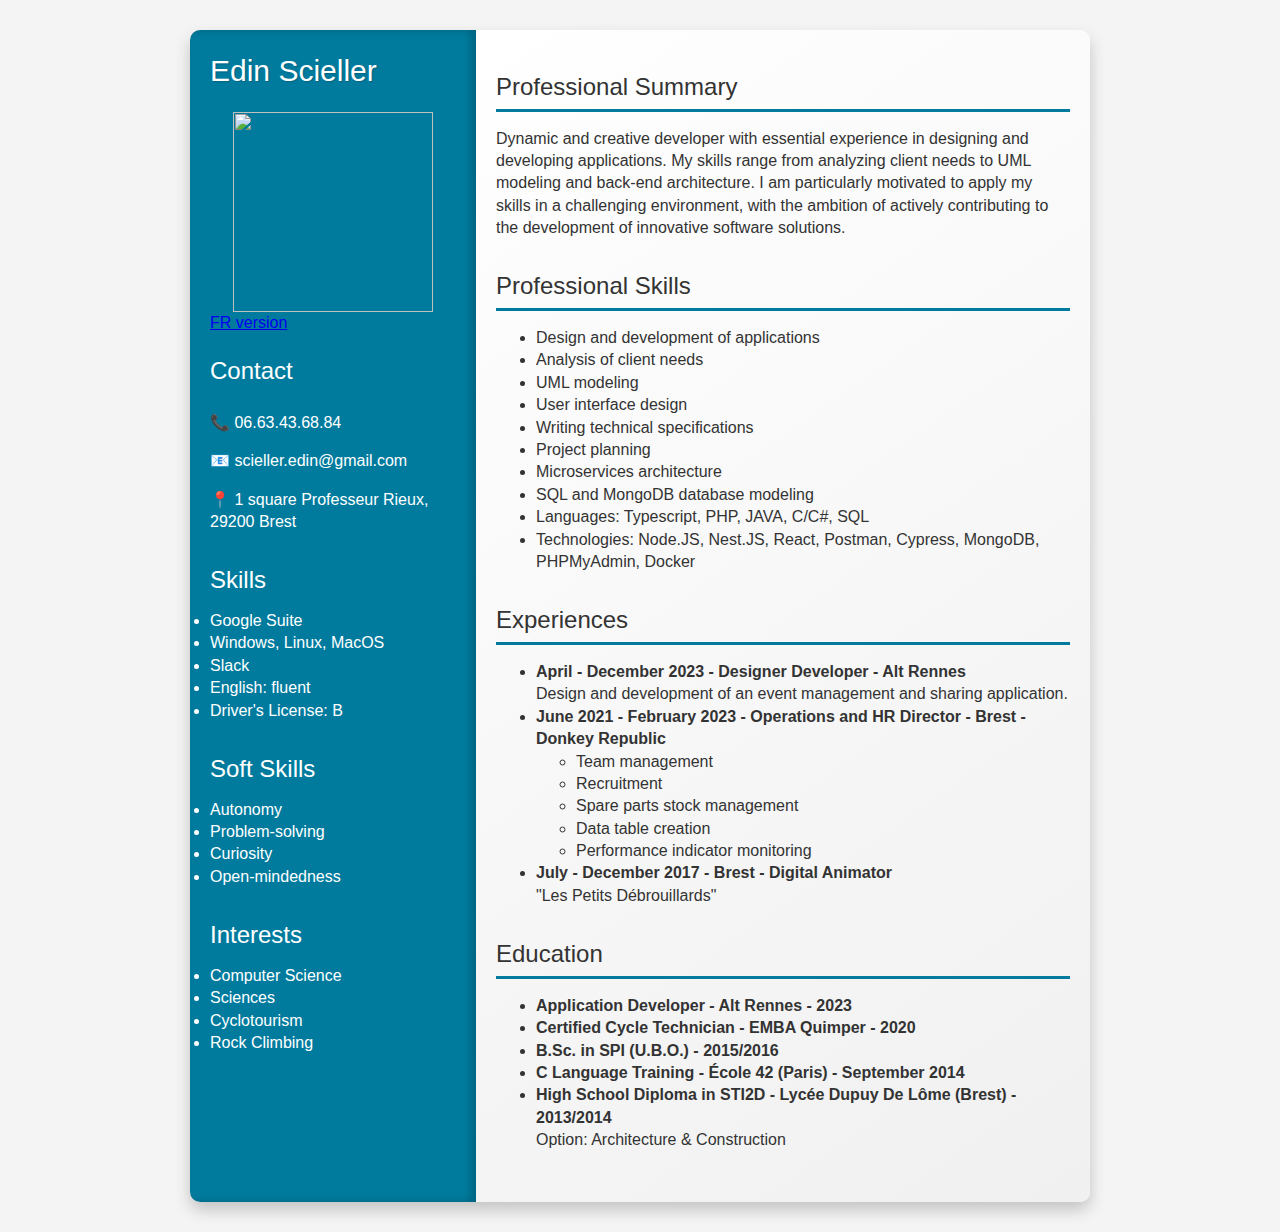
==== index_en.html @ 2a62231b "i8n" ====
<!DOCTYPE html>
<html>

<head>
    <title>Edin Scieller - CV</title>
    <link rel="stylesheet" href="style/index.css">
</head>

<body>
    <div class="container">
        <div class="sidebar">
            <h1>Edin Scieller</h1>
            <img class="pfp" src="./profile-pic_lighter.png" />
            <a href="index.html">FR version</a>
            <div class="section contact-info">
                <h2>Contact</h2>
                <p>📞 06.63.43.68.84</p>
                <p>📧 scieller.edin@gmail.com</p>
                <p>📍 1 square Professeur Rieux, 29200 Brest</p>
            </div>
            <div class="section skills">
                <h2>Skills</h2>
                <li>Google Suite</li>
                <li>Windows, Linux, MacOS</li>
                <li>Slack</li>
                <li>English: fluent</li>
                <li>Driver's License: B</li>
            </div>
            <div class="section softSkills">
                <h2>Soft Skills</h2>
                <li>Autonomy</li>
                <li>Problem-solving</li>
                <li>Curiosity</li>
                <li>Open-mindedness</li>
            </div>
            <div class="section interests">
                <h2>Interests</h2>
                <li>Computer Science</li>
                <li>Sciences</li>
                <li>Cyclotourism</li>
                <li>Rock Climbing</li>
            </div>
        </div>

        <div class="main-content">
            <div class="section professional-summary">
                <h2>Professional Summary</h2>
                <p>Dynamic and creative developer with essential experience in designing and developing applications. My
                    skills range from analyzing client needs to UML modeling and back-end architecture. I am
                    particularly motivated to apply my skills in a challenging environment, with the ambition of
                    actively contributing to the development of innovative software solutions.</p>
            </div>
            <div class="section WorkSkills">
                <h2>Professional Skills</h2>
                <ul>
                    <li>Design and development of applications</li>
                    <li>Analysis of client needs</li>
                    <li>UML modeling</li>
                    <li>User interface design</li>
                    <li>Writing technical specifications</li>
                    <li>Project planning</li>
                    <li>Microservices architecture</li>
                    <li>SQL and MongoDB database modeling</li>
                    <li>Languages: Typescript, PHP, JAVA, C/C#, SQL</li>
                    <li>Technologies: Node.JS, Nest.JS, React, Postman, Cypress, MongoDB, PHPMyAdmin, Docker</li>
                </ul>
            </div>
            <div class="section experience">
                <h2>Experiences</h2>
                <ul>
                    <li><strong>April - December 2023 - Designer Developer - Alt Rennes</strong><br>
                        Design and development of an event management and sharing application.</li>
                    <li><strong>June 2021 - February 2023 - Operations and HR Director - Brest - Donkey
                            Republic</strong><br>
                        <ul>
                            <li>Team management</li>
                            <li>Recruitment</li>
                            <li>Spare parts stock management</li>
                            <li>Data table creation</li>
                            <li>Performance indicator monitoring</li>
                        </ul>
                    </li>
                    <li><strong>July - December 2017 - Brest - Digital Animator</strong><br>
                        "Les Petits Débrouillards"</li>
                </ul>
            </div>
            <div class="section education">
                <h2>Education</h2>
                <ul>
                    <li><strong>Application Developer - Alt Rennes - 2023</strong></li>
                    <li><strong>Certified Cycle Technician - EMBA Quimper - 2020</strong></li>
                    <li><strong>B.Sc. in SPI (U.B.O.) - 2015/2016</strong></li>
                    <li><strong>C Language Training - École 42 (Paris) - September 2014</strong></li>
                    <li><strong>High School Diploma in STI2D - Lycée Dupuy De Lôme (Brest) - 2013/2014</strong><br>
                        Option: Architecture & Construction</li>
                </ul>
            </div>
        </div>
    </div>
</body>

</html>
---- style/index.css ----
body {
    font-family: 'Arial', sans-serif;
    color: #333333;
    background-color: #f4f4f4;
    margin: 0;
    padding: 0;
    line-height: 1.4;
}

.container {
    display: flex;
    max-width: 900px;
    margin: 30px auto;
    background-color: #ffffff;
    box-shadow: 0 8px 16px rgba(0, 0, 0, 0.2);
    border-radius: 10px;
    overflow: hidden;
    transition: box-shadow 0.3s ease-in-out;
}

.container:hover {
    box-shadow: 0 12px 24px rgba(0, 0, 0, 0.3);
}

.sidebar {
    width: 30%;
    background: #007B9E;
    /* Darker blue gradient */
    color: white;
    padding: 20px;
    box-shadow: inset -5px 0 10px rgba(0, 0, 0, 0.2);
}

.main-content {
    width: 70%;
    padding: 20px;
    background: linear-gradient(145deg, #ffffff, #f0f0f0);
}

h1,
h2 {
    font-weight: normal;
}

h1 {
    margin: 0 0 20px 0;
    font-size: 30px;
    text-shadow: 1px 1px 2px rgba(0, 0, 0, 0.2);
}

h2 {
    font-size: 24px;
    margin-bottom: 5px;
    padding-bottom: 5px;
    border-bottom: 3px solid #007B9E;
    /* Darker blue for the bottom border */
    transition: border-color 0.3s;
}

h2:hover {
    border-color: #005f73;
    /* Even darker blue on hover */
}

.section {
    margin-bottom: 30px;
}

.contact-info a,
.skills a,
.interests a {
    color: white;
    text-decoration: none;
    transition: color 0.3s, text-decoration 0.3s;
}

.contact-info a:hover,
.skills a:hover,
.interests a:hover {
    color: #e0ffff;
    text-decoration: underline;
}

.experience p,
.education p {
    margin-bottom: 15px;
}

.pfp{
    width: 200px;
    height: 200px;
    margin: auto;
    display: block;
}

@media screen and (max-width: 768px) {
    .container {
        flex-direction: column;
    }

    .sidebar,
    .main-content {
        width: 100%;
    }
}

@media print {
    body,
    .container {
        -webkit-print-color-adjust: exact;
        print-color-adjust: exact;
        font-size: 10pt;
        width: 595pt;
        height: 842pt;
        margin: 0;
        padding: 0;
        overflow: hidden;
    }
}
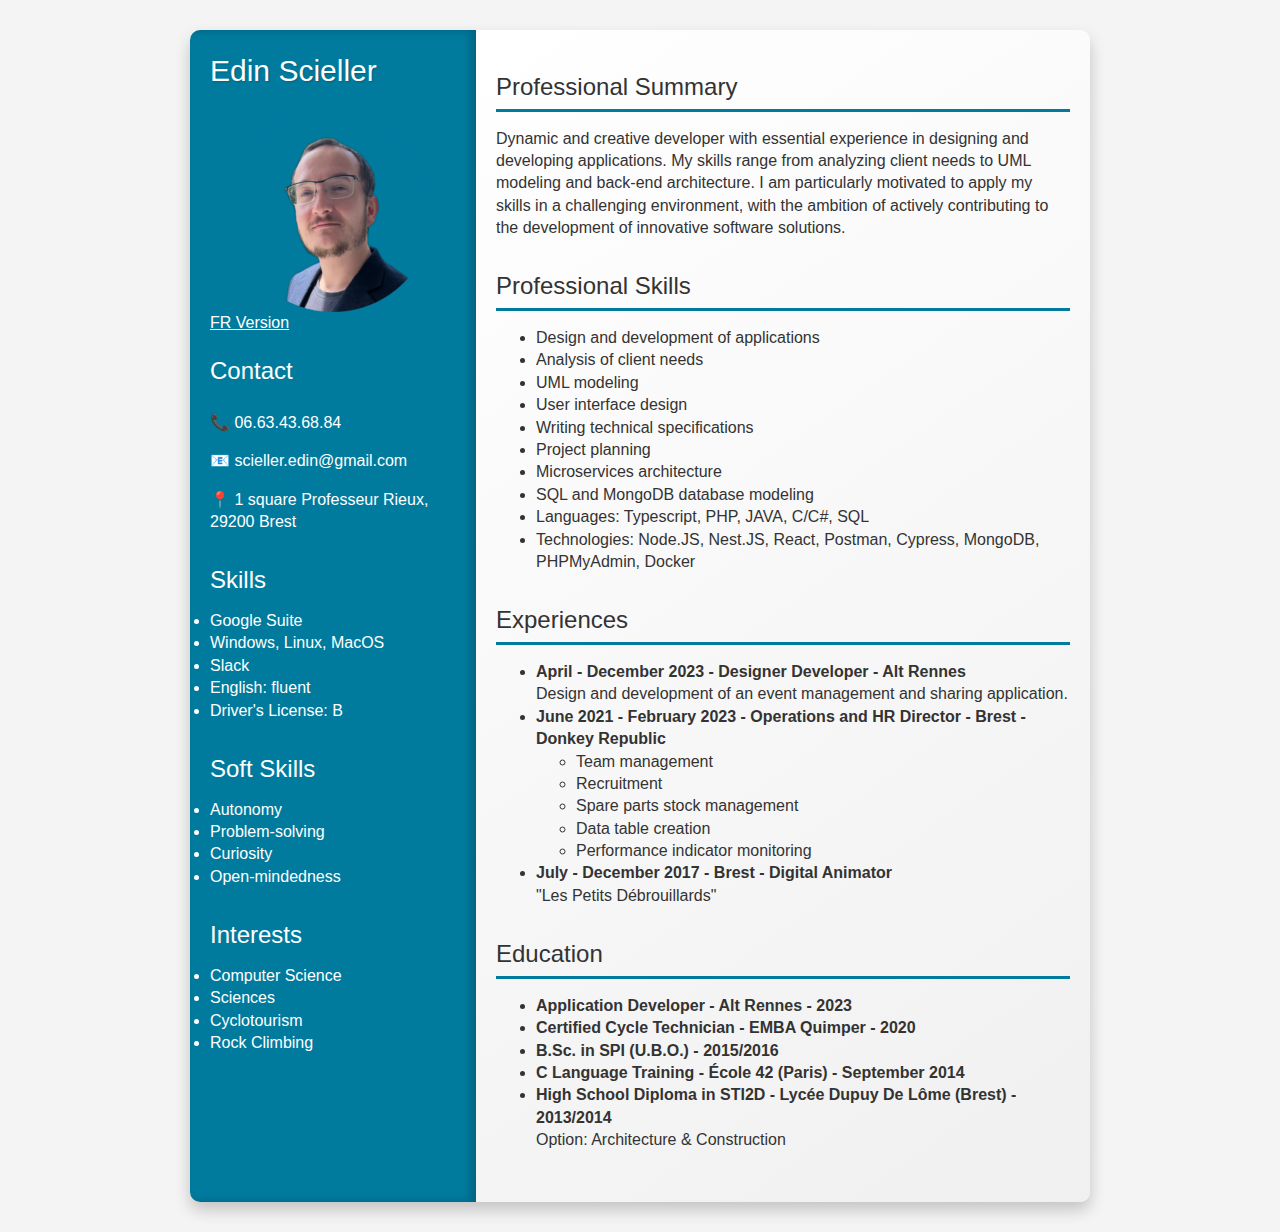
==== commit 098a772e: "last Update" ====
--- a/index_en.html
+++ b/index_en.html
@@ -10,8 +10,8 @@
     <div class="container">
         <div class="sidebar">
             <h1>Edin Scieller</h1>
-            <img class="pfp" src="./profile-pic_lighter.png" />
-            <a href="index.html">FR version</a>
+            <img class="pfp" src="media/profile_pic.png" />
+            <a href="index.html">FR Version</a>
             <div class="section contact-info">
                 <h2>Contact</h2>
                 <p>📞 06.63.43.68.84</p>
--- a/style/index.css
+++ b/style/index.css
@@ -62,6 +62,10 @@
     /* Even darker blue on hover */
 }
 
+a, a:hover, a:visited{
+    color: white;
+}
+
 .section {
     margin-bottom: 30px;
 }
